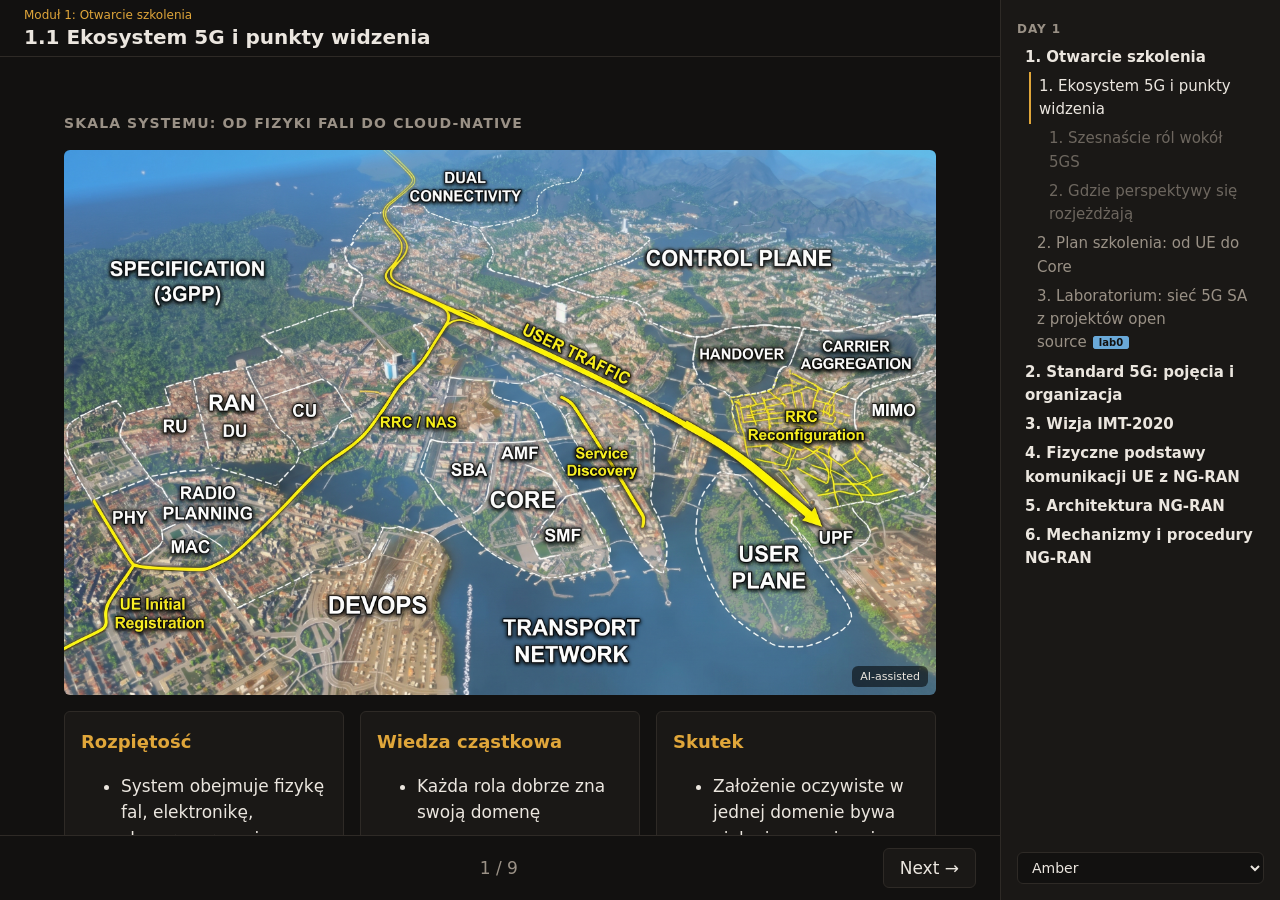
==== slides.html @ 65de4d91 "day 1" ====
<!doctype html>
<html lang="pl">
<head>
<meta charset="utf-8">
<title>5G training</title>
<style>
:root { --bg:#121110; --panel:#1a1816; --line:#2e2a26; --text:#ebe6df; --muted:#9a9186; --accent:#e0a63a; --accent2:#6aa9d8; --bad:#c26a73; --font:system-ui,sans-serif; --r:6px }
[data-theme=green] { --bg:#0f1115; --panel:#151922; --line:#262c38; --text:#e4e7ee; --muted:#8a93a5; --accent:#46c2a0; --accent2:#e0a63a }
* { box-sizing:border-box }
body { margin:0; height:100vh; overflow:hidden; background:var(--bg); color:var(--text); font:17px/1.55 var(--font) }
select { padding:6px 10px; font:inherit; font-size:14px; color:var(--text); background:var(--bg); border:1px solid var(--line); border-radius:var(--r) }
nav { overflow:auto; padding:0 16px 16px }
nav h4 { margin:20px 0 4px; color:var(--muted); text-transform:uppercase; font-size:12px; letter-spacing:.08em }
nav a { display:block; padding:3px 8px; color:var(--muted); text-decoration:none; font-size:15px }
nav a:hover { color:var(--text) }
nav a.on { color:var(--text); border-left:2px solid var(--accent) }
nav a.lab.on { border-left-color:var(--accent2) }
nav a.l1 { font-weight:600; color:var(--text) }
nav a.l3 { opacity:.65 }
nav a.l3:hover, nav a.l3.on { opacity:1 }
nav .kids { display:none; margin-left:12px }
nav .kids.open { display:block }
.tag { margin-left:6px; padding:0 5px; border:1px solid var(--muted); border-radius:3px; color:var(--muted); font-size:10px; font-weight:700; line-height:15px; vertical-align:middle }
.tag.lab { border-color:var(--accent2); background:var(--accent2); color:var(--bg) }
.tag.zagadka { border-color:var(--accent); color:var(--accent) }
.lab { --accent:var(--accent2) }
.head { flex:none; padding:8px 24px 6px; border-bottom:1px solid var(--line); line-height:1.3 }
.head small { display:block; min-height:1.3em; color:var(--accent); font-size:12px }
.head h2 { margin:0; font-size:20px; font-weight:600 }
.head .tag { margin-left:10px; font-size:11px; line-height:17px }
.head.lab { box-shadow:inset 0 3px var(--accent2) }
.head.lab small::before { content:attr(data-lab) ' · '; font-weight:600 }
.slide { padding:24px 64px }
.viewport { scroll-padding:24px 0 }
.slide > * + * { margin-top:16px }
.slide li { margin:8px 0 }
.slide > h3 { margin:32px 0 12px; color:var(--muted); font-size:14px; text-transform:uppercase; letter-spacing:.08em }
.slide a { color:var(--accent) }
.stage { display:flex; flex-direction:column; overflow:hidden }
.stage .viewport { flex:1; min-height:0; overflow:auto; scrollbar-gutter:stable }
.stage.screen .viewport { overflow:hidden; scrollbar-gutter:auto }
.stage .canvas { width:1200px; margin:0 auto; padding-bottom:24px }
.pending { visibility:hidden }
.lower { flex:1 1 0; min-height:0; display:grid; grid-template-columns:minmax(0,1fr) var(--thumb) }
.next-col { display:flex; flex-direction:column; min-height:0 }
.next-col > .stage { flex:1; min-height:0 }
[hidden] { display:none !important }
.split { flex:1; min-height:0; display:grid; grid-template-columns:minmax(0,1fr) 260px }
.toc-col { display:flex; flex-direction:column; min-height:0; border-left:1px solid var(--line) }
.toc-col nav { flex:1; min-height:0 }
.filters { display:flex; flex-wrap:wrap; gap:4px; padding:8px 12px; border-bottom:1px solid var(--line) }
.filters button { padding:1px 7px; font-size:11px }
.filters button.on { border-color:var(--accent); color:var(--accent) }
nav.filtered a { display:none }
nav.filtered a.hit, nav.filtered a.ctx { display:block }
nav.filtered a.ctx:not(.hit) { opacity:.45 }
nav.filtered .kids { display:block }
.pane { display:flex; flex-direction:column; min-height:0 }
.v-student { display:flex }
.v-student main { flex:1; min-width:0; display:flex; flex-direction:column }
.v-student .viewport { flex:1; min-height:0; overflow:auto }
#side { flex:0 0 280px; display:flex; flex-direction:column; background:var(--panel); border-left:1px solid var(--line) }
#side nav { flex:1 }
#side select { margin:16px }
.bar { display:flex; justify-content:space-between; align-items:center; padding:12px 24px; border-top:1px solid var(--line); color:var(--muted) }
.bar a { color:var(--text); text-decoration:none; padding:6px 16px; border:1px solid var(--line); border-radius:var(--r); background:var(--panel); cursor:pointer }
.bar a:hover { border-color:var(--accent) }
.bar a.off { visibility:hidden }
x-cols { display:flex; gap:32px; align-items:center }
x-cols > * { flex:1; min-width:0 }
x-cards { display:flex; flex-wrap:wrap; gap:16px }
x-card { flex:1 1 200px; padding:16px; background:var(--panel); border:1px solid var(--line); border-radius:var(--r) }
x-card img { display:block; width:auto; height:72px; margin:0 auto 12px; border-radius:0 }
blockquote { margin:16px 0; padding:16px 24px; font-size:19px; font-style:italic; background:var(--panel); border:1px solid var(--line); border-left:4px solid var(--accent); border-radius:var(--r) }
x-card h3 { margin:0 0 8px; color:var(--accent); font-size:18px }
x-note { display:block; padding:12px 16px; background:var(--panel); border-left:3px solid var(--accent) }
.slide video { display:block; max-width:100%; max-height:66vh; border-radius:var(--r); background:#000 }
x-figure { display:block; position:relative; width:fit-content; max-width:min(100%, calc(80vh * var(--ar, 1000))) }
x-figure img { display:block }
x-figure small { position:absolute; right:8px; bottom:8px; padding:2px 8px; font-size:11px; color:var(--text); background:rgba(0,0,0,.55); border-radius:var(--r); pointer-events:none }
img { max-width:100%; max-height:66vh; object-fit:contain; height:auto; border-radius:var(--r) }
svg { width:100%; height:auto; display:block }
svg text { fill:var(--text); font-size:13px; text-anchor:middle }
svg .box { fill:var(--panel); stroke:var(--muted) }
svg .ln { stroke:var(--muted); fill:none }
svg .hit { stroke:transparent; stroke-width:20 }
svg .lbl { fill:var(--accent); font-size:12px; paint-order:stroke; stroke:var(--bg); stroke-width:5px }
svg g:hover .box { stroke:var(--accent) }
svg g:hover .ln { stroke:var(--accent) }
x-link a { color:var(--accent); text-decoration:none; border-bottom:1px dotted }
x-link.broken { color:#e5534b; font-weight:600 }
x-quiz { display:flex; flex-direction:column }
x-quiz p { margin:32px 0 8px; font-weight:600 }
x-quiz .show + p { margin-top:0 }
x-quiz button:not(.show) { display:block; width:100%; margin:2px 0; padding:6px 12px; text-align:left; font:inherit; color:var(--text); background:none; border:1px solid transparent; border-radius:var(--r); cursor:pointer }
x-quiz button b { color:var(--muted); margin-right:6px }
x-quiz button:not(.show):hover { background:var(--panel) }
x-quiz button.ok { border-color:var(--accent) }
x-quiz button.ok::after { content:' ✓'; color:var(--accent) }
x-quiz button.bad { border-color:var(--bad) }
x-quiz button.bad::after { content:' ✗'; color:var(--bad) }
x-match { display:flex; flex-direction:column; gap:20px }
x-match .side { display:flex; align-items:flex-start; gap:16px }
x-match .pool { flex:1; display:flex; flex-wrap:wrap; gap:8px; min-height:38px }
x-quiz .show { align-self:flex-end; margin-bottom:8px }
x-match .side > button, x-quiz .show { flex:none; padding:6px 14px; font:inherit; font-size:14px; color:var(--text); background:var(--bg); border:1px solid var(--line); border-radius:var(--r); cursor:pointer }
x-match .side > button:hover, x-quiz .show:hover { border-color:var(--accent) }
x-match .chip { padding:6px 12px; background:var(--bg); border:1px solid var(--line); border-radius:var(--r); cursor:grab; user-select:none }
x-match .chip.on { border-color:var(--accent) }
x-match .targets { display:flex; flex-direction:column; gap:8px }
x-match .targets > div { display:flex; align-items:center; gap:24px; padding:8px 12px; background:var(--panel); border:1px solid var(--line); border-radius:var(--r) }
x-match .targets span { flex:1 }
x-match .targets small { display:block; margin-top:4px; color:var(--muted); font-size:15px }
x-match .drop { flex:0 0 360px; min-height:38px; display:flex; flex-wrap:wrap; align-items:center; justify-content:center; gap:6px; border:1px dashed var(--muted); border-radius:var(--r); cursor:pointer }
x-match .drop.ok { border:1px solid var(--accent) }
x-match .drop.bad { border:1px solid var(--bad); background:color-mix(in srgb, var(--bad) 25%, transparent) }
x-match .drop .chip { cursor:default }
x-match:not(.buckets) .drop .chip { border:none; background:none; color:var(--accent) }
x-match.buckets .targets { flex-direction:row; flex-wrap:wrap; gap:16px }
x-match.buckets .targets > div { flex:1 1 200px; flex-direction:column; align-items:stretch; gap:12px; padding:12px }
x-match.buckets .targets b { color:var(--accent); font-size:20px; text-align:center }
x-match.buckets .drop { flex:none; min-height:200px; flex-direction:column; align-items:stretch; justify-content:flex-start; padding:8px }
x-match.buckets .drop .chip { border-color:var(--accent) }
x-flow { display:grid; grid-template-columns:minmax(0,max-content); justify-content:start; align-items:start }
x-flow svg { display:block; max-width:100%; height:auto; overflow:visible }
x-flow aside { margin-top:12px; padding:12px 16px; background:var(--panel); border:1px solid var(--line); border-radius:var(--r); font-size:15px }
x-flow aside b { display:block; color:var(--accent) }
x-flow aside small { display:block; color:var(--muted); font-size:13px }
x-flow aside b + *, x-flow aside small + * { margin-top:8px }
x-flow .life { stroke:var(--line); stroke-width:1.5 }
x-flow .gb { fill:var(--accent); fill-opacity:.07; stroke:none }
x-flow .fh { position:relative; width:max-content; max-width:100% }
x-flow .fh button { position:absolute; padding:0; background:none; border:0; border-radius:6px; cursor:pointer }
x-flow .fh button:hover { background:color-mix(in srgb, var(--accent) 8%, transparent) }
x-flow .fh button:focus-visible { outline:2px solid var(--accent) }
x-flow .tg rect { stroke:var(--accent); stroke-opacity:.35; stroke-dasharray:4 4 }
x-flow .grp { fill:var(--accent); font-weight:600; font-size:13px; text-anchor:middle }
x-flow .fm[hidden] { display:none }
x-flow .actor { fill:var(--text); font-weight:600; font-size:14px; text-anchor:middle }
x-flow .ph { stroke:var(--muted); stroke-dasharray:6 6 }
x-flow .pt { fill:var(--accent); font-size:12px; letter-spacing:.04em; text-anchor:start }
x-flow .msg { stroke:var(--muted); stroke-width:2; fill:var(--muted); cursor:pointer }
x-flow .msg .hit { stroke:transparent; stroke-width:24 }
x-flow .msg text { stroke:none; fill:var(--text); font-size:13px; text-anchor:middle }
x-flow .msg .via { fill:var(--muted); font-size:11px }
x-flow .data .msg line:not(.hit) { stroke-dasharray:7 5 }
x-flow .msg:hover, x-flow .msg.cur { stroke:var(--accent); fill:var(--accent) }
x-flow .msg:hover text, x-flow .msg.cur text { fill:var(--accent) }
x-asn { display:block }
x-asn pre { margin:0; padding:16px 20px; overflow:auto; background:var(--panel); border:1px solid var(--line); border-radius:var(--r); font:14px/1.5 ui-monospace,Consolas,monospace; color:var(--text) }
x-asn .k { color:var(--accent) }
x-asn .t { font-weight:600 }
x-asn .f { color:#8fb8de }
x-asn .c { color:var(--muted); font-style:italic }
x-asn .a { color:var(--muted) }
x-asn .x { color:var(--bad); font-weight:700 }
.slide table { width:100%; border-collapse:collapse; font-size:16px }
.slide th, .slide td { padding:8px 12px; text-align:left; vertical-align:top; border-bottom:1px solid var(--line) }
.slide th { color:var(--muted); font-size:13px; font-weight:600; text-transform:uppercase; letter-spacing:.06em }
.slide tfoot td { font-weight:600; color:var(--accent); border-bottom:none }
x-diagram { display:block; position:relative }
x-diagram .tip { position:fixed; z-index:1; max-width:320px; padding:8px 12px; font-size:14px; background:var(--panel); border:1px solid var(--accent); border-radius:var(--r); pointer-events:none }
x-diagram .tip b { display:block; color:var(--accent) }
div[reveal] > * + * { margin-top:16px }

</style>
</head>
<body class="v-student">
<main id="main"></main>
<div id="side">
<nav id="toc"></nav>
<select id="theme">
<option value="amber">Amber</option>
<option value="green">Green</option>
</select>
</div>
<script>
customElements.define('x-link', class extends HTMLElement {
  connectedCallback() {
    if (this.hasAttribute('from') || this.closest('x-diagram')) return
    const to = this.getAttribute('to'), n = DECK.find(to)
    if (!n) {
      this.className = 'broken'
      this.textContent = `[? ${to}]`
      return
    }
    const esc = s => s.replace(/&/g, '&amp;').replace(/"/g, '&quot;').replace(/</g, '&lt;')
    const day = DECK.cur && DECK.cur.day != n.day ? `${n.day} · ` : ''
    const label = day + n.num + (this.hasAttribute('full') ? ` „${n.title}”` : '')
    this.innerHTML = `<a href="#${n.id}" title="${esc(n.title)}">${esc(label)}</a>`
  }
})
</script>
<script>
customElements.define('x-quiz', class extends HTMLElement {
  connectedCallback() {
    const questions = [...this.children]
    this.innerHTML = ''
    const show = document.createElement('button')
    show.className = 'show'
    show.textContent = 'Show answers'
    this.append(show)
    const right = []
    questions.forEach((q, i) => {
      const p = document.createElement('p')
      p.textContent = `${i + 1}. ${q.getAttribute('q')}`
      this.append(p)
      ;[...q.children].forEach((o, j) => {
        const b = document.createElement('button')
        b.innerHTML = `<b>${'abcdefgh'[j]})</b> ${o.innerHTML}`
        b.onclick = () => b.className = o.hasAttribute('ok') ? 'ok' : 'bad'
        if (o.hasAttribute('ok')) right.push(b)
        this.append(b)
      })
    })
    show.onclick = () => right.forEach(b => b.className = 'ok')
  }
})
</script>
<script>
customElements.define('x-match', class extends HTMLElement {
  connectedCallback() {
    const dl = this.querySelector('dl')
    if (!dl) return
    const pairs = [...dl.querySelectorAll('dt')].map(t => {
      const d = t.nextElementSibling, x = d.nextElementSibling
      return [t.innerHTML, d.textContent.trim(), x && x.matches('dd') ? x.innerHTML : '']
    })
    const answers = [...new Set(pairs.map(p => p[1]))]
    const buckets = answers.length < pairs.length
    const text = h => h.replace(/<[^>]+>/g, '')
    this.classList.toggle('buckets', buckets)
    this.innerHTML = '<div class="side"><div class="pool"></div><button>Show answers</button></div><div class="targets"></div>'
    const [side, targets] = this.children, [pool, btn] = side.children
    let picked = null
    const pick = c => {
      pool.querySelectorAll('.on').forEach(x => x.classList.remove('on'))
      picked = c
      if (c) c.classList.add('on')
    }
    const place = (drop, chip) => {
      if (!chip || drop.classList.contains('ok')) return
      if (chip.dataset.a != drop.dataset.a) {
        drop.classList.add('bad')
        setTimeout(() => drop.classList.remove('bad'), 700)
        return
      }
      chip.classList.remove('on')
      chip.draggable = false
      drop.append(chip)
      if (!buckets) {
        drop.classList.add('ok')
        if (drop.dataset.x) drop.previousSibling.insertAdjacentHTML('beforeend', `<small>${drop.dataset.x}</small>`)
      }
      pick(null)
    }
    const target = (label, a, x) => {
      const box = document.createElement('div')
      box.innerHTML = label + '<div class="drop"></div>'
      const drop = box.lastChild
      drop.dataset.a = a
      if (x) drop.dataset.x = x
      drop.ondragover = e => e.preventDefault()
      drop.ondrop = e => { e.preventDefault(); place(drop, picked) }
      drop.onclick = () => place(drop, picked)
      targets.append(box)
    }
    if (buckets) answers.forEach(a => target(`<b>${a}</b>`, a))
    else pairs.forEach(([t, a, x]) => target(`<span>${t}</span>`, a, x))
    const chips = buckets ? pairs : pairs.map(([, a]) => [a, a])
    chips.sort((x, y) => text(x[0]).localeCompare(text(y[0]))).forEach(([t, a]) => {
      const chip = document.createElement('div')
      chip.className = 'chip'
      chip.innerHTML = t
      chip.dataset.a = a
      chip.draggable = true
      chip.ondragstart = () => pick(chip)
      chip.onclick = () => chip.parentNode == pool && pick(chip == picked ? null : chip)
      pool.append(chip)
    })
    btn.onclick = () => [...pool.children].forEach(c => place([...targets.querySelectorAll('.drop')].find(d => d.dataset.a == c.dataset.a && !d.classList.contains('ok')), c))
  }
})
</script>
<script>
customElements.define('x-card', class extends HTMLElement {
  connectedCallback() {
    const src = this.getAttribute('src')
    this.insertAdjacentHTML('afterbegin', (src ? `<img src="${src}" alt="">` : '') + `<h3>${this.getAttribute('title')}</h3>`)
  }
})
</script>
<script>
customElements.define('x-figure', class extends HTMLElement {
  connectedCallback() {
    const credit = this.getAttribute('credit')
    this.innerHTML = `<img src="${this.getAttribute('src')}" alt="${this.getAttribute('alt') || ''}">` + (credit ? `<small>${credit}</small>` : '')
    const img = this.querySelector('img')
    img.onload = () => this.style.setProperty('--ar', img.naturalWidth / img.naturalHeight)
  }
})
</script>
<script>
customElements.define('x-flow', class extends HTMLElement {
  connectedCallback() {
    if (this.dataset.done) return
    this.dataset.done = 1
    const G = [], L = []
    for (const [, n, sub] of this.getAttribute('actors').matchAll(/\s*([^,\[]+?)\s*(?:\[([^\]]*)\])?\s*(?:,|$)/g)) {
      const m = sub ? sub.split(',').map(s => s.trim()) : null
      G.push({ n, m }); L.push(...(m || [n]))
    }
    const c0 = this.getAttribute('collapsed')
    const shut = new Set(c0 == null ? [] : c0.trim() ? c0.split(',').map(s => s.trim()) : G.filter(g => g.m).map(g => g.n))
    const leaf = v => { v = v.trim(); if (/^\d+$/.test(v)) return L[+v]; const g = G.find(g => g.n == v); return g?.m ? g.m[0] : v }
    const M = []
    let phase = ''
    for (const c of [...this.children]) {
      if (c.localName == 'x-phase') { phase = c.textContent.trim(); continue }
      M.push({ f: leaf(c.getAttribute('from')), t: leaf(c.getAttribute('to')), n: c.getAttribute('name'), v: c.getAttribute('via') || '', data: c.getAttribute('kind') == 'data', d: c.innerHTML, p: phase })
      phase = ''
    }
    this.innerHTML = '<div class="fh" static></div>' + M.map((m, i) => `<div class="fm${m.data ? ' data' : ''}" data-i="${i}"></div>`).join('') +
      `<aside static>Click a message</aside>`
    const head = this.querySelector('.fh'), aside = this.querySelector('aside'), rows = [...this.querySelectorAll('.fm')]
    const top = G.some(g => g.m) ? 22 : 0
    let cur = -1
    const draw = () => {
      const C = G.flatMap(g => !g.m ? [{ n: g.n }] : shut.has(g.n) ? [{ n: g.n, g, shut: 1 }] : g.m.map((n, j) => ({ n, g, j })))
      const ci = n => C.findIndex(c => c.n == n || c.shut && c.g.m.includes(n))
      const V = M.map(m => ({ ...m, f: ci(m.f), t: ci(m.t) }))
      const W = Math.max(120, ...C.map(c => (c.n.length + (c.shut ? 2 : 0)) * 7.5 + 24),
        ...G.filter(g => g.m && !shut.has(g.n)).map(g => ((g.n.length + 2) * 7.5 + 24) / g.m.length),
        ...V.filter(m => m.f != m.t).map(m => (Math.max(m.n.length * 6.6, m.v.length * 5.6) + 20) / Math.abs(m.t - m.f)))
      const TW = C.length * W, x = i => W / 2 + i * W
      const bands = (y, h) => C.map((c, i) => c.g && !c.j ? `<rect class="gb" x="${x(i) - W / 2 + 6}" y="${y}" width="${(c.shut ? 1 : c.g.m.length) * W - 12}" height="${h}"/>` : '').join('')
      const back = (y1, y2, b = 1) => `<g style="visibility:visible">${b ? bands(y1, y2 - y1) : ''}${C.map((_, i) => `<line class="life" x1="${x(i)}" x2="${x(i)}" y1="${y1}" y2="${y2}"/>`).join('')}</g>`
      const svg = (h, body) => `<svg width="${TW}" height="${h}" viewBox="0 0 ${TW} ${h}" style="width:${TW}px">${body}</svg>`
      const hh = top + 36
      head.innerHTML = svg(hh, back(hh - 8, hh, 0) +C.map((c, i) => {
        const box = n => `<rect class="gb" x="${x(i) - W / 2 + 6}" y="4" width="${n * W - 12}" height="${hh - 4}" rx="6"/>`
        if (c.shut) return `<g class="tg">${box(1)}<text class="actor" x="${x(i)}" y="${top + 20}">▸ ${c.n}</text></g>`
        const label = c.g && !c.j ? `<g class="tg">${box(c.g.m.length)}<text class="grp" x="${x(i) + (c.g.m.length - 1) * W / 2}" y="18">▾ ${c.g.n}</text></g>` : ''
        return label + `<text class="actor" x="${x(i)}" y="${top + 20}">${c.n}</text>`
      }).join('')) + C.map((c, i) => c.g && !c.j ? `<button type="button" data-g="${c.g.n}" title="${c.shut ? 'Expand' : 'Collapse'} ${c.g.n}" style="left:${(x(i) - W / 2 + 6) / TW * 100}%;width:${((c.shut ? 1 : c.g.m.length) * W - 12) / TW * 100}%;top:${4 / hh * 100}%;height:${(hh - 4) / hh * 100}%"></button>` : '').join('')
      let pend = ''
      V.forEach((m, i) => {
        const r = rows[i], p = m.p || pend
        r.hidden = m.f == m.t
        if (r.hidden) { pend = p; return r.innerHTML = '' }
        pend = ''
        const t0 = p ? 24 : 0, h = t0 + (m.v ? 44 : 32), y = t0 + 19, mid = (x(m.f) + x(m.t)) / 2, dir = Math.sign(x(m.t) - x(m.f)), e = x(m.t) - dir * 2
        const ph = p ? `<line class="ph" x1="0" x2="${TW}" y1="12" y2="12"/><text class="pt" x="6" y="9">${p}</text>` : ''
        r.innerHTML = svg(h, back(0, h) + ph +
          `<g class="msg${i == cur ? ' cur' : ''}"><line class="hit" x1="${x(m.f)}" x2="${x(m.t)}" y1="${y}" y2="${y}"/><line x1="${x(m.f)}" x2="${e - dir * 8}" y1="${y}" y2="${y}"/><polygon points="${e},${y} ${e - dir * 10},${y - 5} ${e - dir * 10},${y + 5}"/>` +
          `<text x="${mid}" y="${y - 5}">${m.n}</text>${m.v ? `<text class="via" x="${mid}" y="${y + 14}">${m.v}</text>` : ''}</g>`)
      })
    }
    const pick = r => {
      this.querySelectorAll('.msg.cur').forEach(g => g.classList.remove('cur'))
      r.querySelector('.msg')?.classList.add('cur')
      const m = M[cur = +r.dataset.i]
      aside.innerHTML = `<b>${m.n}</b>${m.v ? `<small>${m.v}</small>` : ''}${m.d}`
    }
    const sync = () => { const v = rows.filter(r => !r.hidden && !r.classList.contains('pending')); if (v.length) pick(v.at(-1)) }
    this.onclick = e => {
      const g = e.target.closest('[data-g]')
      if (g) {
        shut.has(g.dataset.g) ? shut.delete(g.dataset.g) : shut.add(g.dataset.g)
        draw()
        this.dispatchEvent(new Event('steps', { bubbles: true }))
        if (this.hasAttribute('reveal')) sync()
        return
      }
      const r = e.target.closest('.fm'); if (r) pick(r)
    }
    draw()
    if (this.hasAttribute('reveal')) {
      const ob = new MutationObserver(sync)
      rows.forEach(r => ob.observe(r, { attributes: true, attributeFilter: ['class'] }))
      queueMicrotask(sync)
    }
  }
})
</script>
<script>
customElements.define('x-asn', class extends HTMLElement {
  connectedCallback() {
    if (this.dataset.done) return
    this.dataset.done = 1
    const lines = this.textContent.replace(/^\s*\n/, '').replace(/\s+$/, '').split('\n')
    const ind = Math.min(...lines.filter(l => l.trim()).map(l => l.match(/^ */)[0].length))
    const tok = /(--.*$)|(::=)|(\.\.\.|\[\[|\]\])|\b(SEQUENCE|CHOICE|ENUMERATED|INTEGER|BOOLEAN|NULL|BIT STRING|OCTET STRING|OF|SIZE|OPTIONAL|DEFAULT|CONTAINING)\b|\b([A-Z][\w-]*)|\b([a-z][\w-]*)/g
    const cls = ['c', 'a', 'x', 'k', 't', 'f']
    const esc = s => s.replace(/&/g, '&amp;').replace(/</g, '&lt;')
    const hl = line => {
      let out = '', at = 0
      for (const m of line.matchAll(tok)) {
        out += esc(line.slice(at, m.index)) + `<span class="${cls[m.slice(1).findIndex(g => g !== undefined)]}">${esc(m[0])}</span>`
        at = m.index + m[0].length
      }
      return out + esc(line.slice(at))
    }
    this.innerHTML = `<pre>${lines.map(l => hl(l.slice(ind))).join('\n')}</pre>`
  }
})
</script>
<script>
customElements.define('x-diagram', class extends HTMLElement {
  connectedCallback() {
    const W = 100, H = 40
    const N = [...this.querySelectorAll('x-node')].map(e => ({ n: e.getAttribute('name'), x: +e.getAttribute('x'), y: +e.getAttribute('y'), d: e.innerHTML }))
    const L = [...this.querySelectorAll('x-link')].map(e => ({ a: N.find(n => n.n == e.getAttribute('from')), b: N.find(n => n.n == e.getAttribute('to')), n: e.getAttribute('name'), d: e.innerHTML }))
    const T = [...L, ...N]
    this.innerHTML = `<svg viewBox="0 0 ${Math.max(...N.map(n => n.x)) + W + 10} ${Math.max(...N.map(n => n.y)) + H + 10}">` +
      L.map((l, i) => {
        const [x1, y1, x2, y2] = [l.a.x + W / 2, l.a.y + H / 2, l.b.x + W / 2, l.b.y + H / 2]
        return `<g data-i="${i}"><line class="ln" x1="${x1}" y1="${y1}" x2="${x2}" y2="${y2}"/><line class="hit" x1="${x1}" y1="${y1}" x2="${x2}" y2="${y2}"/><text class="lbl" dy=".35em" x="${(x1 + x2) / 2}" y="${(y1 + y2) / 2}">${l.n}</text></g>`
      }).join('') +
      N.map((n, i) => `<g data-i="${L.length + i}"><rect class="box" x="${n.x}" y="${n.y}" width="${W}" height="${H}"/><text dy=".35em" x="${n.x + W / 2}" y="${n.y + H / 2}">${n.n}</text></g>`).join('') +
      '</svg><div class="tip" hidden></div>'
    const tip = this.querySelector('.tip')
    this.onmousemove = e => {
      const g = e.target.closest('g[data-i]')
      tip.hidden = !g
      if (!g) return
      tip.innerHTML = `<b>${T[g.dataset.i].n}</b>${T[g.dataset.i].d}`
      tip.style.left = e.clientX + 12 + 'px'
      tip.style.top = e.clientY + 12 + 'px'
    }
    this.onmouseleave = () => tip.hidden = true
  }
})
</script>
<script>
window.MODULES = {"dzien_1/00_otwarcie-szkolenia": "<title>Otwarcie szkolenia</title>\n\n<section id=\"ekosystem-perspektywy\" title=\"Ekosystem 5G i punkty widzenia\">\n    <h3>Skala systemu: od fizyki fali do Cloud-Native</h3>\n    <x-figure src=\"[data-uri]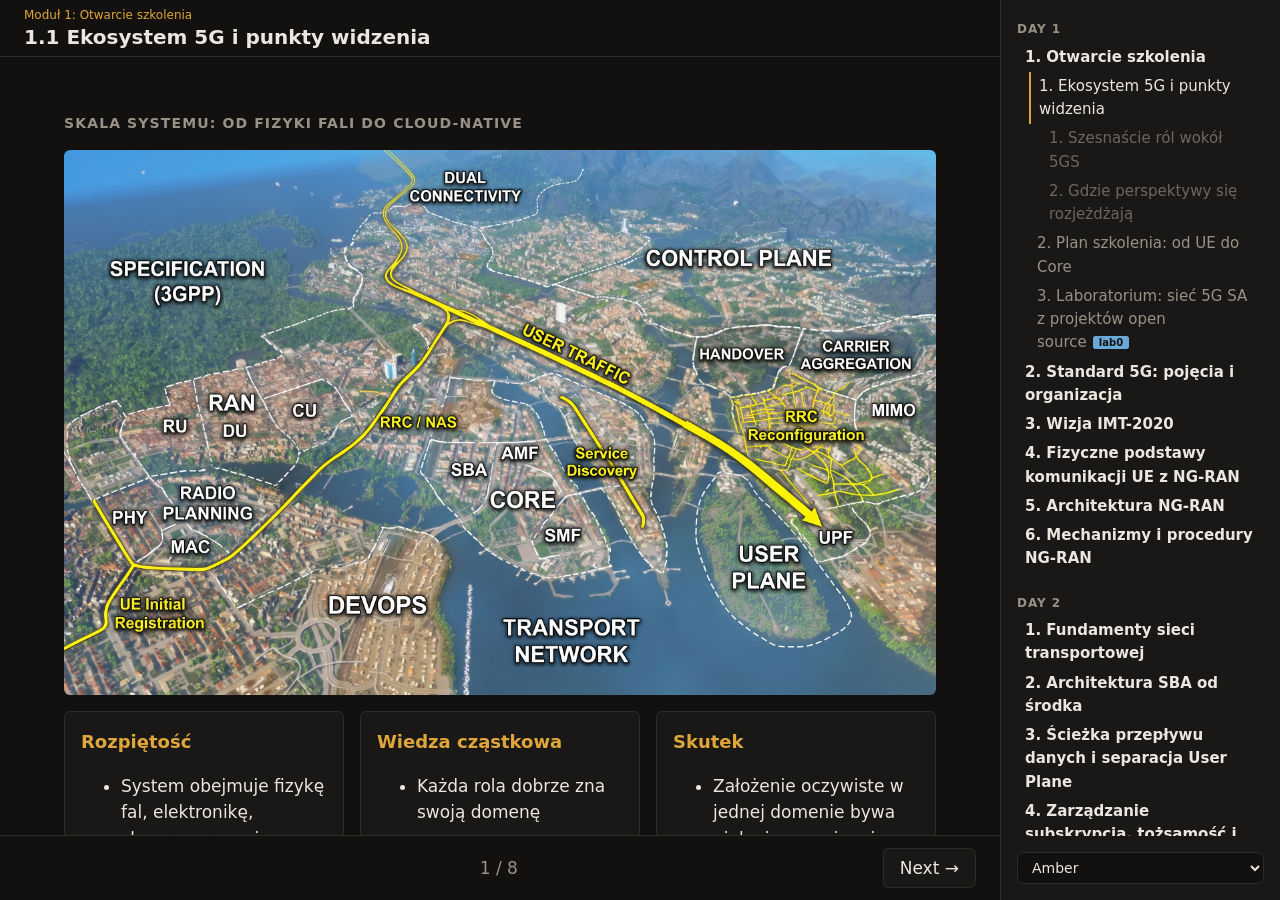
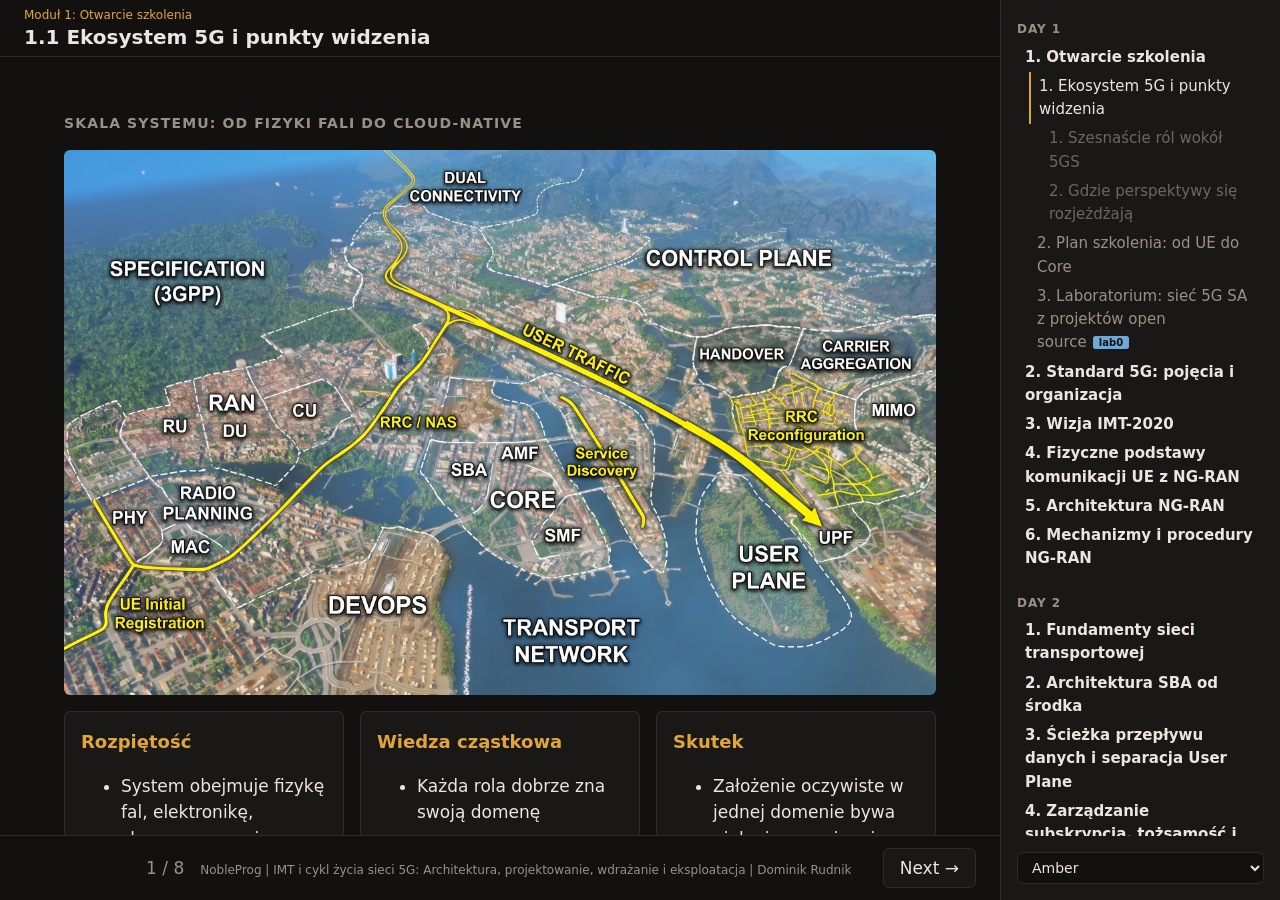
